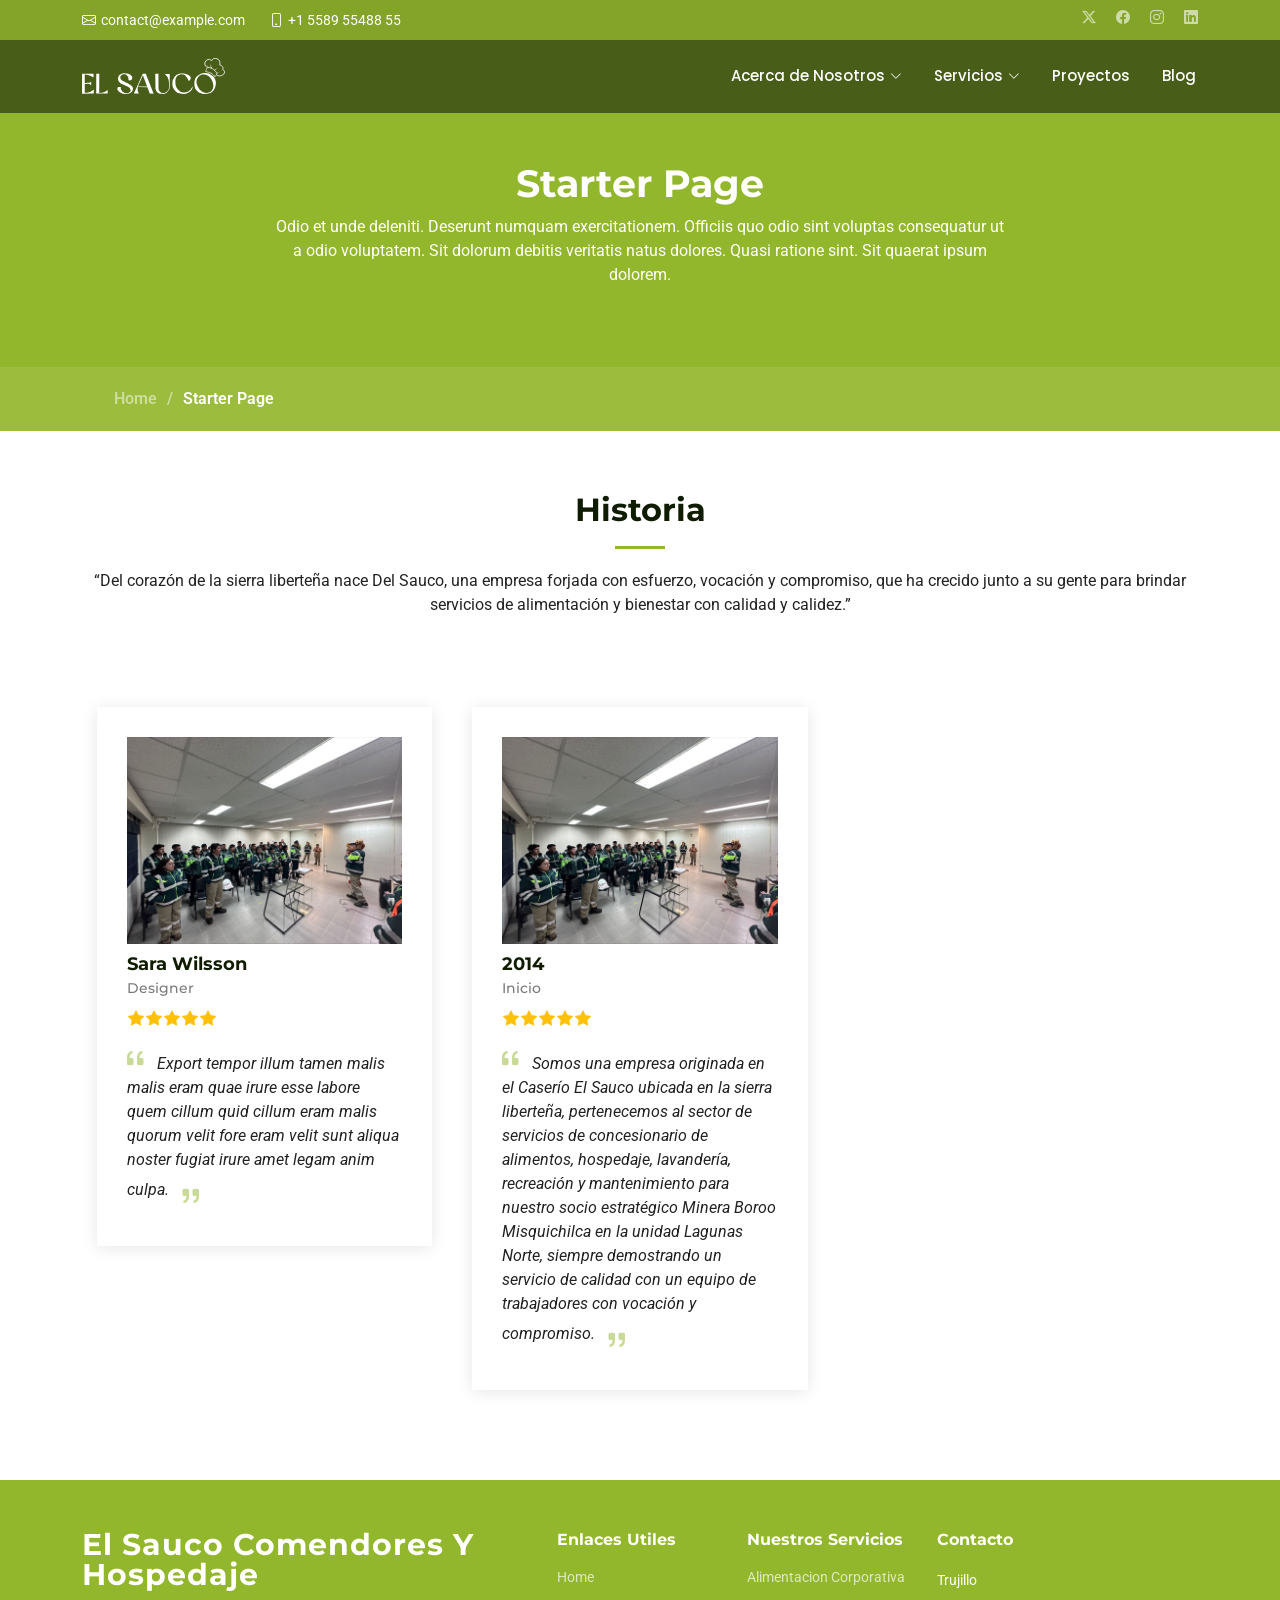
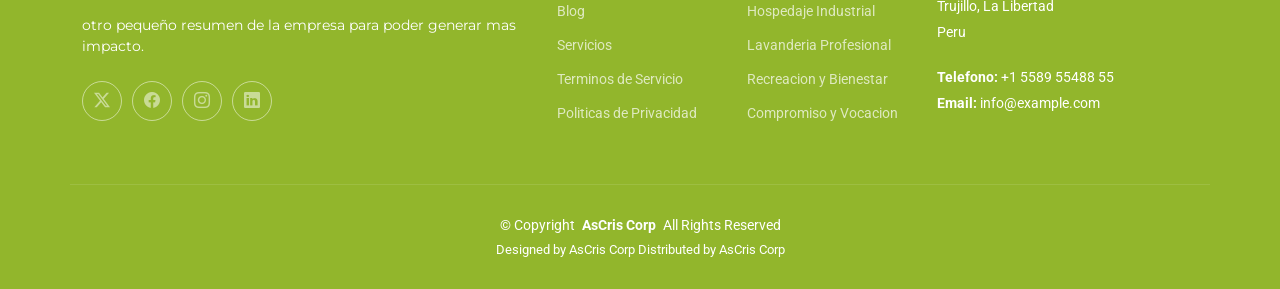
==== historia.html @ 244e214c "actualizacion de pagina corporativa del sauco" ====
<!doctype html>
<html lang="es">
  <head>
    <meta charset="utf-8" />
    <meta content="width=device-width, initial-scale=1.0" name="viewport" />
    <title>Historia | El Sauco Comedores y hospedaje</title>
    <meta name="description" content="" />
    <meta name="keywords" content="" />

    <link href="assets/img/logo sauco/icon.png" rel="icon" />
    <link href="assets/img/logo sauco/LOGO 05.25.png" rel="apple-touch-icon" />

    <link href="https://fonts.googleapis.com" rel="preconnect" />
    <link href="https://fonts.gstatic.com" rel="preconnect" crossorigin />
    <link
      href="https://fonts.googleapis.com/css2?family=Roboto:ital,wght@0,100;0,300;0,400;0,500;0,700;0,900;1,100;1,300;1,400;1,500;1,700;1,900&family=Montserrat:ital,wght@0,100;0,200;0,300;0,400;0,500;0,600;0,700;0,800;0,900;1,100;1,200;1,300;1,400;1,500;1,600;1,700;1,800;1,900&family=Poppins:ital,wght@0,100;0,200;0,300;0,400;0,500;0,600;0,700;0,800;0,900;1,100;1,200;1,300;1,400;1,500;1,600;1,700;1,800;1,900&display=swap"
      rel="stylesheet"
    />

    <link
      href="assets/vendor/bootstrap/css/bootstrap.min.css"
      rel="stylesheet"
    />
    <link
      href="assets/vendor/bootstrap-icons/bootstrap-icons.css"
      rel="stylesheet"
    />
    <link
      rel="stylesheet"
      href="https://cdn.jsdelivr.net/npm/bootstrap-icons@1.13.1/font/bootstrap-icons.min.css"
    />
    <link href="assets/vendor/aos/aos.css" rel="stylesheet" />
    <link
      href="assets/vendor/glightbox/css/glightbox.min.css"
      rel="stylesheet"
    />
    <link href="assets/vendor/swiper/swiper-bundle.min.css" rel="stylesheet" />

    <link href="assets/css/main.css" rel="stylesheet" />
  </head>

  <body class="starter-page-page">
    <!-- header -->
    <header id="header" class="header fixed-top">
      <!-- top  -->
      <div class="topbar d-flex align-items-center">
        <div
          class="container d-flex justify-content-center justify-content-md-between"
        >
          <div class="contact-info d-flex align-items-center">
            <i class="bi bi-envelope d-flex align-items-center"
              ><a href="mailto:contact@example.com">contact@example.com</a></i
            >
            <i class="bi bi-phone d-flex align-items-center ms-4"
              ><span>+1 5589 55488 55</span></i
            >
          </div>
          <div class="social-links d-none d-md-flex align-items-cente">
            <a href="#" class="twitter"><i class="bi bi-twitter-x"></i></a>
            <a href="#" class="facebook"><i class="bi bi-facebook"></i></a>
            <a href="#" class="instagram"><i class="bi bi-instagram"></i></a>
            <a href="#" class="linkedin"><i class="bi bi-linkedin"></i></a>
          </div>
        </div>
      </div>
      <!-- End Top Bar -->
      <!-- top -->

      <div class="branding d-flex align-items-center">
        <div
          class="container position-relative d-flex align-items-center justify-content-between"
        >
          <!-- logo principal de la empresa -->
          <a href="index.html" class="logo d-flex align-items-center">
            <img src="assets/img/logoSauco.svg" alt="logo sauco" />
          </a>

          <nav id="navmenu" class="navmenu">
            <ul>
              <!-- <li><a href="#hero" class="active">Inicio<br></a></li> -->
              <li class="dropdown">
                <a href=""
                  ><span>Acerca de Nosotros</span>
                  <i class="bi bi-chevron-down toggle-dropdown"></i
                ></a>
                <ul>
                  <li>
                    <a href="nosotros.html"
                      >Quienes Somos <i class="bi bi-leaf-fill"></i
                    ></a>
                  </li>
                  <li>
                    <a href="historia.html"
                      >Nuesta historia <i class="bi bi-leaf-fill"></i
                    ></a>
                  </li>
                  <li>
                    <a href="suministros.html"
                      >Cadena de Suministros <i class="bi bi-leaf-fill"></i
                    ></a>
                  </li>
                </ul>
              </li>
              <li class="dropdown">
                <a href="#"
                  ><span>Servicios</span>
                  <i class="bi bi-chevron-down toggle-dropdown"></i
                ></a>
                <ul>
                  <li>
                    <a href="">Alimentación <i class="bi bi-leaf-fill"></i></a>
                  </li>
                  <li>
                    <a href="">Hoteleria <i class="bi bi-leaf-fill"></i></a>
                  </li>
                  <li>
                    <a href=""
                      >Lavanderia industria <i class="bi bi-leaf-fill"></i
                    ></a>
                  </li>
                  <li>
                    <a href=""
                      >Recreación y Bienestar <i class="bi bi-leaf-fill"></i
                    ></a>
                  </li>
                  <li>
                    <a href="">Mantenimiento <i class="bi bi-leaf-fill"></i></a>
                  </li>
                </ul>
              </li>
              <li><a href="#contact">Proyectos</a></li>
              <li><a href="#recent-posts">Blog</a></li>
            </ul>
            <i class="mobile-nav-toggle d-xl-none bi bi-list"></i>
          </nav>
        </div>
      </div>
    </header>
    <!-- end header -->

    <main class="main">
      <!-- Page Title -->
      <div class="page-title">
        <div class="heading">
          <div class="container">
            <div class="row d-flex justify-content-center text-center">
              <div class="col-lg-8">
                <h1>Starter Page</h1>
                <p class="mb-0">
                  Odio et unde deleniti. Deserunt numquam exercitationem.
                  Officiis quo odio sint voluptas consequatur ut a odio
                  voluptatem. Sit dolorum debitis veritatis natus dolores. Quasi
                  ratione sint. Sit quaerat ipsum dolorem.
                </p>
              </div>
            </div>
          </div>
        </div>
        <nav class="breadcrumbs">
          <div class="container">
            <ol>
              <li><a href="index.html">Home</a></li>
              <li class="current">Starter Page</li>
            </ol>
          </div>
        </nav>
      </div>
      <!-- End Page Title -->
      <!-- History Section -->
      <section id="testimonials" class="testimonials section">
        <!-- Section Title -->
        <div class="container section-title" data-aos="fade-up">
          <h2>Historia</h2>
          <p>
            “Del corazón de la sierra liberteña nace Del Sauco, una empresa
            forjada con esfuerzo, vocación y compromiso, que ha crecido junto a
            su gente para brindar servicios de alimentación y bienestar con
            calidad y calidez.”
          </p>
        </div>
        <!-- End Section Title -->

        <div class="container" data-aos="fade-up" data-aos-delay="100">
          <div class="swiper init-swiper">
            <script type="application/json" class="swiper-config">
              {
                "loop": true,
                "speed": 600,
                "autoplay": {
                  "delay": 5000
                },
                "slidesPerView": "auto",
                "pagination": {
                  "el": ".swiper-pagination",
                  "type": "bullets",
                  "clickable": true
                },
                "breakpoints": {
                  "320": {
                    "slidesPerView": 1,
                    "spaceBetween": 40
                  },
                  "1200": {
                    "slidesPerView": 3,
                    "spaceBetween": 10
                  }
                }
              }
            </script>
            <div class="swiper-wrapper">
              <div class="swiper-slide">
                <div class="testimonial-item">
                  <img
                    src="assets/img/Historia/H-1.jpeg"
                    class="img-fluid"
                    alt=""
                  />
                  <h3>2014</h3>
                  <h4>Inicio</h4>
                  <div class="stars">
                    <i class="bi bi-star-fill"></i
                    ><i class="bi bi-star-fill"></i
                    ><i class="bi bi-star-fill"></i
                    ><i class="bi bi-star-fill"></i
                    ><i class="bi bi-star-fill"></i>
                  </div>
                  <p>
                    <i class="bi bi-quote quote-icon-left"></i>
                    <span
                      >Somos una empresa originada en el Caserío El Sauco
                      ubicada en la sierra liberteña, pertenecemos al sector de
                      servicios de concesionario de alimentos, hospedaje,
                      lavandería, recreación y mantenimiento para nuestro socio
                      estratégico Minera Boroo Misquichilca en la unidad Lagunas
                      Norte, siempre demostrando un servicio de calidad con un
                      equipo de trabajadores con vocación y compromiso.</span
                    >
                    <i class="bi bi-quote quote-icon-right"></i>
                  </p>
                </div>
              </div>
              <!-- End card -->
              <div class="swiper-slide">
                <div class="testimonial-item">
                  <a
                    href="assets/img/Historia/H-1.jpeg"
                    data-gallery="portfolio-gallery-app"
                    class="glightbox"
                    ><img
                      src="assets/img/Historia/H-1.jpeg"
                      class="img-fluid"
                      alt=""
                  /></a>
                  <h3>Sara Wilsson</h3>
                  <h4>Designer</h4>
                  <div class="stars">
                    <i class="bi bi-star-fill"></i
                    ><i class="bi bi-star-fill"></i
                    ><i class="bi bi-star-fill"></i
                    ><i class="bi bi-star-fill"></i
                    ><i class="bi bi-star-fill"></i>
                  </div>
                  <p>
                    <i class="bi bi-quote quote-icon-left"></i>
                    <span
                      >Export tempor illum tamen malis malis eram quae irure
                      esse labore quem cillum quid cillum eram malis quorum
                      velit fore eram velit sunt aliqua noster fugiat irure amet
                      legam anim culpa.</span
                    >
                    <i class="bi bi-quote quote-icon-right"></i>
                  </p>
                </div>
              </div>
              <!-- End card -->
            </div>
            <div class="swiper-pagination"></div>
          </div>
        </div>
      </section>
      <!-- History Section -->
    </main>

    <footer id="footer" class="footer accent-background">
      <div class="container footer-top">
        <div class="row gy-4">
          <div class="col-lg-5 col-md-12 footer-about">
            <a href="index.html" class="logo d-flex align-items-center">
              <span class="sitename">El Sauco Comendores Y Hospedaje</span>
            </a>
            <p>
              otro pequeño resumen de la empresa para poder generar mas impacto.
            </p>
            <div class="social-links d-flex mt-4">
              <!-- aqu ise ingresaran las redes sociales de la empresa -->
              <a href=""><i class="bi bi-twitter-x"></i></a>
              <a href=""><i class="bi bi-facebook"></i></a>
              <a href=""><i class="bi bi-instagram"></i></a>
              <a href=""><i class="bi bi-linkedin"></i></a>
            </div>
          </div>

          <div class="col-lg-2 col-6 footer-links">
            <h4>Enlaces Utiles</h4>
            <ul>
              <li><a href="#">Home</a></li>
              <li><a href="#">Blog</a></li>
              <li><a href="#">Servicios</a></li>
              <li><a href="#">Terminos de Servicio</a></li>
              <li><a href="#">Politicas de Privacidad</a></li>
            </ul>
          </div>

          <div class="col-lg-2 col-6 footer-links">
            <h4>Nuestros Servicios</h4>
            <ul>
              <li><a href="#">Alimentacion Corporativa</a></li>
              <li><a href="#">Hospedaje Industrial</a></li>
              <li><a href="#">Lavanderia Profesional</a></li>
              <li><a href="#">Recreacion y Bienestar </a></li>
              <li><a href="#">Compromiso y Vocacion</a></li>
            </ul>
          </div>

          <div
            class="col-lg-3 col-md-12 footer-contact text-center text-md-start"
          >
            <h4>Contacto</h4>
            <p>Trujillo</p>
            <p>Trujillo, La Libertad</p>
            <p>Peru</p>
            <p class="mt-4">
              <strong>Telefono:</strong> <span>+1 5589 55488 55</span>
            </p>
            <p><strong>Email:</strong> <span>info@example.com</span></p>
          </div>
        </div>
      </div>
      <!-- nombre de la startup desarrolladora -->
      <div class="container copyright text-center mt-4">
        <p>
          © <span>Copyright</span>
          <strong class="px-1 sitename">AsCris Corp</strong>
          <span>All Rights Reserved</span>
        </p>
        <div class="credits">
          Designed by <a href="#">AsCris Corp</a> Distributed by
          <a href="#">AsCris Corp</a>
        </div>
      </div>
    </footer>

    <!-- Scroll Top -->
    <a
      href="#"
      id="scroll-top"
      class="scroll-top d-flex align-items-center justify-content-center"
      ><i class="bi bi-arrow-up-short"></i
    ></a>

    <!-- Preloader -->
    <div id="preloader"></div>

    <!-- Vendor JS Files -->
    <script src="assets/vendor/bootstrap/js/bootstrap.bundle.min.js"></script>
    <script src="assets/vendor/php-email-form/validate.js"></script>
    <script src="assets/vendor/aos/aos.js"></script>
    <script src="assets/vendor/glightbox/js/glightbox.min.js"></script>
    <script src="assets/vendor/swiper/swiper-bundle.min.js"></script>
    <script src="assets/vendor/purecounter/purecounter_vanilla.js"></script>
    <script src="assets/vendor/imagesloaded/imagesloaded.pkgd.min.js"></script>
    <script src="assets/vendor/isotope-layout/isotope.pkgd.min.js"></script>

    <!-- Main JS File -->
    <script src="assets/js/main.js"></script>
  </body>
</html>
---- assets/css/main.css ----
/* Fonts */
:root {
  --default-font:
    "Roboto", system-ui, -apple-system, "Segoe UI", Roboto, "Helvetica Neue",
    Arial, "Noto Sans", "Liberation Sans", sans-serif, "Apple Color Emoji",
    "Segoe UI Emoji", "Segoe UI Symbol", "Noto Color Emoji";
  --heading-font: "Montserrat", sans-serif;
  --nav-font: "Poppins", sans-serif;
}

/* Global Colors - The following color variables are used throughout the website. Updating them here will change the color scheme of the entire website */
:root {
  --background-color: #ffffff;
  /* Background color for the entire website, including individual sections */
  --default-color: #222222;
  /* Default color used for the majority of the text content across the entire website */
  --heading-color: #0f1c00;
  /* Color for headings, subheadings and title throughout the website */
  --accent-color: #92b62c;
  /* Accent color that represents your brand on the website. It's used for buttons, links, and other elements that need to stand out */
  --surface-color: #ffffff;
  /* The surface color is used as a background of boxed elements within sections, such as cards, icon boxes, or other elements that require a visual separation from the global background. */
  --contrast-color: #ffffff;
  /* Contrast color for text, ensuring readability against backgrounds of accent, heading, or default colors. */
}

/* Nav Menu Colors - The following color variables are used specifically for the navigation menu. They are separate from the global colors to allow for more customization options */
:root {
  --nav-color: #ffffff;
  /* The default color of the main navmenu links */
  --nav-hover-color: #92b62c;
  /* Applied to main navmenu links when they are hovered over or active */
  --nav-mobile-background-color: #ffffff;
  /* Used as the background color for mobile navigation menu */
  --nav-dropdown-background-color: #ffffff;
  /* Used as the background color for dropdown items that appear when hovering over primary navigation items */
  --nav-dropdown-color: #0f1c00;
  /* Used for navigation links of the dropdown items in the navigation menu. */
  --nav-dropdown-hover-color: #92b62c;
  /* Similar to --nav-hover-color, this color is applied to dropdown navigation links when they are hovered over. */
}

/* Color Presets - These classes override global colors when applied to any section or element, providing reuse of the sam color scheme. */

.light-background {
  --background-color: #e3f4a2;
  --surface-color: #ffffff;
}

.dark-background {
  --background-color: #0f1c00;
  --default-color: #ffffff;
  --heading-color: #ffffff;
  --surface-color: #b6dc3f;
  --contrast-color: #ffffff;
}

.accent-background {
  --background-color: #92b62c;
  --default-color: #ffffff;
  --heading-color: #ffffff;
  --accent-color: #ffffff;
  --surface-color: #b6dc3f;
  --contrast-color: #ffffff;
}

.backgorund-sauco {
  background-image: url("../img/background-sauco.jpg");
  background-size: cover;
  background-position: center;
  background-repeat: no-repeat;
  background-attachment: fixed;
}

/* Smooth scroll */
:root {
  scroll-behavior: smooth;
}

/*--------------------------------------------------------------
# General Styling & Shared Classes
--------------------------------------------------------------*/
body {
  color: var(--default-color);
  background-color: var(--background-color);
  font-family: var(--default-font);
}

a {
  color: var(--accent-color);
  text-decoration: none;
  transition: 0.3s;
}

a:hover {
  color: color-mix(in srgb, var(--accent-color), transparent 25%);
  text-decoration: none;
}

h1,
h2,
h3,
h4,
h5,
h6 {
  color: var(--heading-color);
  font-family: var(--heading-font);
}

/* Pulsating Play Button
------------------------------*/
.pulsating-play-btn {
  width: 94px;
  height: 94px;
  background: radial-gradient(
    var(--accent-color) 50%,
    color-mix(in srgb, var(--accent-color), transparent 75%) 52%
  );
  border-radius: 50%;
  display: block;
  position: relative;
  overflow: hidden;
}

.pulsating-play-btn:before {
  content: "";
  position: absolute;
  width: 120px;
  height: 120px;
  animation-delay: 0s;
  animation: pulsate-play-btn 2s;
  animation-direction: forwards;
  animation-iteration-count: infinite;
  animation-timing-function: steps;
  opacity: 1;
  border-radius: 50%;
  border: 5px solid color-mix(in srgb, var(--accent-color), transparent 30%);
  top: -15%;
  left: -15%;
  background: rgba(198, 16, 0, 0);
}

.pulsating-play-btn:after {
  content: "";
  position: absolute;
  left: 50%;
  top: 50%;
  transform: translateX(-40%) translateY(-50%);
  width: 0;
  height: 0;
  border-top: 10px solid transparent;
  border-bottom: 10px solid transparent;
  border-left: 15px solid #fff;
  z-index: 100;
  transition: all 400ms cubic-bezier(0.55, 0.055, 0.675, 0.19);
}

.pulsating-play-btn:hover:before {
  content: "";
  position: absolute;
  left: 50%;
  top: 50%;
  transform: translateX(-40%) translateY(-50%);
  width: 0;
  height: 0;
  border: none;
  border-top: 10px solid transparent;
  border-bottom: 10px solid transparent;
  border-left: 15px solid #fff;
  z-index: 200;
  animation: none;
  border-radius: 0;
}

.pulsating-play-btn:hover:after {
  border-left: 15px solid var(--accent-color);
  transform: scale(20);
}

@keyframes pulsate-play-btn {
  0% {
    transform: scale(0.6, 0.6);
    opacity: 1;
  }

  100% {
    transform: scale(1, 1);
    opacity: 0;
  }
}

/* PHP Email Form Messages
------------------------------*/
.php-email-form .error-message {
  display: none;
  background: #df1529;
  color: #ffffff;
  text-align: left;
  padding: 15px;
  margin-bottom: 24px;
  font-weight: 600;
}

.php-email-form .sent-message {
  display: none;
  color: #ffffff;
  background: #059652;
  text-align: center;
  padding: 15px;
  margin-bottom: 24px;
  font-weight: 600;
}

.php-email-form .loading {
  display: none;
  background: var(--surface-color);
  text-align: center;
  padding: 15px;
  margin-bottom: 24px;
}

.php-email-form .loading:before {
  content: "";
  display: inline-block;
  border-radius: 50%;
  width: 24px;
  height: 24px;
  margin: 0 10px -6px 0;
  border: 3px solid var(--accent-color);
  border-top-color: var(--surface-color);
  animation: php-email-form-loading 1s linear infinite;
}

@keyframes php-email-form-loading {
  0% {
    transform: rotate(0deg);
  }

  100% {
    transform: rotate(360deg);
  }
}

/*--------------------------------------------------------------
# Global Header
--------------------------------------------------------------*/
.header {
  --background-color: #485d17;
  --heading-color: #ffffff;
  color: var(--default-color);
  transition: all 0.5s;
  z-index: 997;
  background-color: var(--background-color);
}

.header .topbar {
  background-color: color-mix(in srgb, var(--accent-color) 90%, black 10%);
  height: 40px;
  padding: 0;
  font-size: 14px;
  transition: all 0.5s;
}

.header .topbar .contact-info i {
  font-style: normal;
  color: var(--contrast-color);
}

.header .topbar .contact-info i a,
.header .topbar .contact-info i span {
  padding-left: 5px;
  color: var(--contrast-color);
}

@media (max-width: 575px) {
  .header .topbar .contact-info i a,
  .header .topbar .contact-info i span {
    font-size: 13px;
  }
}

.header .topbar .contact-info i a {
  line-height: 0;
  transition: 0.3s;
}

.header .topbar .contact-info i a:hover {
  color: var(--contrast-color);
  text-decoration: underline;
}

.header .topbar .social-links a {
  color: color-mix(in srgb, var(--contrast-color), transparent 40%);
  line-height: 0;
  transition: 0.3s;
  margin-left: 20px;
}

.header .topbar .social-links a:hover {
  color: var(--contrast-color);
}

.header .branding {
  min-height: 60px;
  padding: 10px 0;
}

.header .logo {
  line-height: 1;
}

.header .logo img {
  max-height: 36px;
  margin-right: 8px;
}

.header .logo h1 {
  font-size: 30px;
  margin: 0;
  font-weight: 700;
  color: var(--heading-color);
}

.header .logo span {
  font-size: 32px;
  margin-left: 2px;
  color: var(--nav-hover-color);
}

.scrolled .header {
  box-shadow: 0px 0 18px rgba(0, 0, 0, 0.1);
}

/*--------------------------------------------------------------
# Navigation Menu
--------------------------------------------------------------*/
/* Desktop Navigation */
@media (min-width: 1200px) {
  .navmenu {
    padding: 0;
  }

  .navmenu ul {
    margin: 0;
    padding: 0;
    display: flex;
    list-style: none;
    align-items: center;
  }

  .navmenu li {
    position: relative;
  }

  .navmenu > ul > li {
    white-space: nowrap;
    padding: 15px 14px;
  }

  .navmenu > ul > li:last-child {
    padding-right: 0;
  }

  .navmenu a,
  .navmenu a:focus {
    color: var(--nav-color);
    font-size: 15px;
    padding: 0 2px;
    font-family: var(--nav-font);
    font-weight: 500;
    display: flex;
    align-items: center;
    justify-content: space-between;
    white-space: nowrap;
    transition: 0.3s;
    position: relative;
  }

  .navmenu a i,
  .navmenu a:focus i {
    font-size: 12px;
    line-height: 0;
    margin-left: 5px;
    transition: 0.3s;
  }

  .navmenu > ul > li > a:before {
    content: "";
    position: absolute;
    height: 2px;
    bottom: -6px;
    left: 0;
    background-color: var(--nav-hover-color);
    visibility: hidden;
    width: 0px;
    transition: all 0.3s ease-in-out 0s;
  }

  .navmenu a:hover:before,
  .navmenu li:hover > a:before,
  .navmenu .active:before {
    visibility: visible;
    width: 100%;
  }

  .navmenu li:hover > a,
  .navmenu .active,
  .navmenu .active:focus {
    color: var(--nav-color);
  }

  .navmenu .dropdown ul {
    margin: 0;
    padding: 10px 0;
    background: var(--nav-dropdown-background-color);
    display: block;
    position: absolute;
    visibility: hidden;
    left: 14px;
    top: 130%;
    opacity: 0;
    transition: 0.3s;
    border-radius: 4px;
    z-index: 99;
    box-shadow: 0px 0px 30px rgba(0, 0, 0, 0.1);
  }

  .navmenu .dropdown ul li {
    min-width: 200px;
  }

  .navmenu .dropdown ul a {
    padding: 10px 20px;
    font-size: 15px;
    text-transform: none;
    color: var(--nav-dropdown-color);
  }

  .navmenu .dropdown ul a i {
    font-size: 12px;
  }

  .navmenu .dropdown ul a:hover,
  .navmenu .dropdown ul .active:hover,
  .navmenu .dropdown ul li:hover > a {
    color: var(--nav-dropdown-hover-color);
  }

  .navmenu .dropdown:hover > ul {
    opacity: 1;
    top: 100%;
    visibility: visible;
  }

  .navmenu .dropdown .dropdown ul {
    top: 0;
    left: -90%;
    visibility: hidden;
  }

  .navmenu .dropdown .dropdown:hover > ul {
    opacity: 1;
    top: 0;
    left: -100%;
    visibility: visible;
  }
}

/* Mobile Navigation */
@media (max-width: 1199px) {
  .mobile-nav-toggle {
    color: var(--nav-color);
    font-size: 28px;
    line-height: 0;
    margin-right: 10px;
    cursor: pointer;
    transition: color 0.3s;
  }

  .navmenu {
    padding: 0;
    z-index: 9997;
  }

  .navmenu ul {
    display: none;
    list-style: none;
    position: absolute;
    inset: 60px 20px 20px 20px;
    padding: 10px 0;
    margin: 0;
    border-radius: 6px;
    background-color: var(--nav-mobile-background-color);
    border: 1px solid color-mix(in srgb, var(--default-color), transparent 90%);
    box-shadow: none;
    overflow-y: auto;
    transition: 0.3s;
    z-index: 9998;
  }

  .navmenu a,
  .navmenu a:focus {
    color: var(--nav-dropdown-color);
    padding: 10px 20px;
    font-family: var(--nav-font);
    font-size: 17px;
    font-weight: 500;
    display: flex;
    align-items: center;
    justify-content: space-between;
    white-space: nowrap;
    transition: 0.3s;
  }

  .navmenu a i,
  .navmenu a:focus i {
    font-size: 12px;
    line-height: 0;
    margin-left: 5px;
    width: 30px;
    height: 30px;
    display: flex;
    align-items: center;
    justify-content: center;
    border-radius: 50%;
    transition: 0.3s;
    background-color: color-mix(in srgb, var(--accent-color), transparent 90%);
  }

  .navmenu a i:hover,
  .navmenu a:focus i:hover {
    background-color: var(--accent-color);
    color: var(--contrast-color);
  }

  .navmenu a:hover,
  .navmenu .active,
  .navmenu .active:focus {
    color: var(--nav-dropdown-hover-color);
  }

  .navmenu .active i,
  .navmenu .active:focus i {
    background-color: var(--accent-color);
    color: var(--contrast-color);
    transform: rotate(180deg);
  }

  .navmenu .dropdown ul {
    position: static;
    display: none;
    z-index: 99;
    padding: 10px 0;
    margin: 10px 20px;
    background-color: var(--nav-dropdown-background-color);
    transition: all 0.5s ease-in-out;
  }

  .navmenu .dropdown ul ul {
    background-color: rgba(33, 37, 41, 0.1);
  }

  .navmenu .dropdown > .dropdown-active {
    display: block;
    background-color: rgba(33, 37, 41, 0.03);
  }

  .mobile-nav-active {
    overflow: hidden;
  }

  .mobile-nav-active .mobile-nav-toggle {
    color: #fff;
    position: absolute;
    font-size: 32px;
    top: 15px;
    right: 15px;
    margin-right: 0;
    z-index: 9999;
  }

  .mobile-nav-active .navmenu {
    position: fixed;
    overflow: hidden;
    inset: 0;
    background: rgba(33, 37, 41, 0.8);
    transition: 0.3s;
  }

  .mobile-nav-active .navmenu > ul {
    display: block;
  }
}

/*--------------------------------------------------------------
# Global Footer
--------------------------------------------------------------*/
.footer {
  color: var(--default-color);
  background-color: var(--background-color);
  font-size: 14px;
  position: relative;
}

.footer .footer-top {
  padding-top: 50px;
}

.footer .footer-about .logo {
  line-height: 1;
  margin-bottom: 25px;
}

.footer .footer-about .logo img {
  max-height: 40px;
  margin-right: 6px;
}

.footer .footer-about .logo span {
  color: var(--heading-color);
  font-size: 30px;
  font-weight: 700;
  letter-spacing: 1px;
  font-family: var(--heading-font);
}

.footer .footer-about p {
  font-size: 14px;
  font-family: var(--heading-font);
}

.footer .social-links a {
  display: flex;
  align-items: center;
  justify-content: center;
  width: 40px;
  height: 40px;
  border-radius: 50%;
  border: 1px solid color-mix(in srgb, var(--default-color), transparent 50%);
  font-size: 16px;
  color: color-mix(in srgb, var(--default-color), transparent 50%);
  margin-right: 10px;
  transition: 0.3s;
}

.footer .social-links a:hover {
  color: var(--default-color);
  border-color: var(--default-color);
}

.footer h4 {
  font-size: 16px;
  font-weight: bold;
  position: relative;
  padding-bottom: 12px;
}

.footer .footer-links {
  margin-bottom: 30px;
}

.footer .footer-links ul {
  list-style: none;
  padding: 0;
  margin: 0;
}

.footer .footer-links ul i {
  padding-right: 2px;
  font-size: 12px;
  line-height: 0;
}

.footer .footer-links ul li {
  padding: 10px 0;
  display: flex;
  align-items: center;
}

.footer .footer-links ul li:first-child {
  padding-top: 0;
}

.footer .footer-links ul a {
  color: color-mix(in srgb, var(--default-color), transparent 30%);
  display: inline-block;
  line-height: 1;
}

.footer .footer-links ul a:hover {
  color: var(--default-color);
}

.footer .footer-contact p {
  margin-bottom: 5px;
}

.footer .copyright {
  padding-top: 30px;
  padding-bottom: 30px;
  border-top: 1px solid
    color-mix(in srgb, var(--default-color), transparent 90%);
}

.footer .copyright p {
  margin-bottom: 0;
}

.footer .credits {
  margin-top: 4px;
  font-size: 13px;
}

/*--------------------------------------------------------------
# Preloader
--------------------------------------------------------------*/
#preloader {
  position: fixed;
  inset: 0;
  z-index: 999999;
  overflow: hidden;
  background: var(--background-color);
  transition: all 0.6s ease-out;
}

#preloader:before {
  content: "";
  position: fixed;
  top: calc(50% - 30px);
  left: calc(50% - 30px);
  border: 6px solid #ffffff;
  border-color: var(--accent-color) transparent var(--accent-color) transparent;
  border-radius: 50%;
  width: 60px;
  height: 60px;
  animation: animate-preloader 1.5s linear infinite;
}

@keyframes animate-preloader {
  0% {
    transform: rotate(0deg);
  }

  100% {
    transform: rotate(360deg);
  }
}

/*--------------------------------------------------------------
# Scroll Top Button
--------------------------------------------------------------*/
.scroll-top {
  position: fixed;
  visibility: hidden;
  opacity: 0;
  right: 15px;
  bottom: -15px;
  z-index: 99999;
  background-color: var(--accent-color);
  width: 44px;
  height: 44px;
  border-radius: 50px;
  transition: all 0.4s;
}

.scroll-top i {
  font-size: 24px;
  color: var(--contrast-color);
  line-height: 0;
}

.scroll-top:hover {
  background-color: color-mix(in srgb, var(--accent-color), transparent 20%);
  color: var(--contrast-color);
}

.scroll-top.active {
  visibility: visible;
  opacity: 1;
  bottom: 15px;
}

/*--------------------------------------------------------------
# Disable aos animation delay on mobile devices
--------------------------------------------------------------*/
@media screen and (max-width: 768px) {
  [data-aos-delay] {
    transition-delay: 0 !important;
  }
}

/*--------------------------------------------------------------
# Global Page Titles & Breadcrumbs
--------------------------------------------------------------*/
.page-title {
  --background-color: var(--accent-color);
  --default-color: #fff;
  --heading-color: #fff;
  color: var(--default-color);
  background-color: var(--background-color);
  position: relative;
}

.page-title .heading {
  padding: 160px 0 80px 0;
  border-top: 1px solid
    color-mix(in srgb, var(--default-color), transparent 90%);
}

.page-title .heading h1 {
  font-size: 38px;
  font-weight: 700;
}

.page-title nav {
  background-color: color-mix(in srgb, var(--default-color), transparent 92%);
  padding: 20px 0;
}

.page-title nav ol {
  display: flex;
  flex-wrap: wrap;
  list-style: none;
  margin: 0;
  font-size: 16px;
  font-weight: 600;
}

.page-title nav ol a {
  color: color-mix(in srgb, var(--default-color), transparent 50%);
}

.page-title nav ol a:hover {
  color: var(--default-color);
}

.page-title nav ol li + li {
  padding-left: 10px;
}

.page-title nav ol li + li::before {
  content: "/";
  display: inline-block;
  padding-right: 10px;
  color: color-mix(in srgb, var(--default-color), transparent 50%);
}

/*--------------------------------------------------------------
# Global Sections
--------------------------------------------------------------*/

section,
.section {
  color: var(--default-color);
  /* background-image: url("../img/backgroud.jpg"); */
  background-color: var(--background-color);
  padding: 60px 0;
  scroll-margin-top: 112px;
  overflow: clip;
}

@media (max-width: 1199px) {
  section,
  .section {
    scroll-margin-top: 100px;
  }
}

/*--------------------------------------------------------------
# Global Section Titles
--------------------------------------------------------------*/
.section-title {
  text-align: center;
  padding-bottom: 60px;
  position: relative;
}

.section-title h2 {
  font-size: 32px;
  font-weight: 700;
  margin-bottom: 20px;
  padding-bottom: 20px;
  position: relative;
}

.section-title h2:after {
  content: "";
  position: absolute;
  display: block;
  width: 50px;
  height: 3px;
  background: var(--accent-color);
  left: 0;
  right: 0;
  bottom: 0;
  margin: auto;
}

.section-title p {
  margin-bottom: 0;
}

/*--------------------------------------------------------------
# Hero Section
--------------------------------------------------------------*/
.hero {
  height: 100vh;
  background:
    linear-gradient(rgba(0, 0, 0, 0.5), rgba(0, 0, 0, 0.5)),
    url("../img/backgroud.png");
  background-size: cover;
  background-position: center;
  display: flex;
  flex-direction: column;
  justify-content: center;
  align-items: center;
  color: #f2f9f9;
  padding: 2rem;
}

.hero .container {
  position: relative;
  z-index: 3;
}

.hero h2 {
  font-size: 48px;
  font-weight: 700;
  margin-bottom: 20px;
}

.hero h2 .accent {
  color: var(--conrast-color);
}

.hero p {
  color: color-mix(in srgb, var(--default-color), transparent 0%);
  font-weight: 400;
  margin-bottom: 30px;
}

.hero .btn-get-started {
  color: var(--contrast-color);
  background: var(--accent-color);
  font-family: var(--heading-font);
  font-weight: 500;
  font-size: 14px;
  letter-spacing: 1px;
  display: inline-block;
  padding: 14px 40px;
  border-radius: 50px;
  transition: 0.3s;
  border: 2px solid color-mix(in srgb, var(--default-color), transparent 90%);
  background-color: color-mix(in srgb, var(--default-color), transparent 90%);
}

.hero .btn-get-started:hover {
  border-color: color-mix(in srgb, var(--default-color), transparent 60%);
}

.hero .btn-watch-video {
  font-size: 16px;
  transition: 0.5s;
  margin-left: 25px;
  font-weight: 600;
  color: var(--default-color);
}

.hero .btn-watch-video i {
  color: color-mix(in srgb, var(--default-color), transparent 50%);
  font-size: 32px;
  transition: 0.3s;
  line-height: 0;
  margin-right: 8px;
}

.hero .btn-watch-video:hover i {
  color: var(--default-color);
}

@media (max-width: 640px) {
  .hero h2 {
    font-size: 36px;
  }

  .hero .btn-get-started,
  .hero .btn-watch-video {
    font-size: 14px;
  }
}

.hero .icon-boxes {
  z-index: 4;
}

@media (min-width: 1200px) {
  .hero .icon-boxes:before {
    content: "";
    position: absolute;
    bottom: 0;
    left: 0;
    right: 0;
    height: calc(50% + 20px);
    background-color: var(--default-color);
    border-top: 1px solid
      color-mix(in srgb, var(--default-color), transparent 90%);
  }
}

.hero .icon-box {
  padding: 60px 30px;
  position: relative;
  overflow: hidden;
  background: var(--background-color);
  box-shadow: 0 0 29px 0 rgba(0, 0, 0, 0.1);
  transition: all 0.3s ease-in-out;
  border-radius: 8px;
  z-index: 1;
  height: 100%;
  width: 100%;
  text-align: center;
}

.hero .icon-box .title {
  font-weight: 700;
  margin-bottom: 15px;
  font-size: 24px;
}

.hero .icon-box .title a {
  color: color-mix(in srgb, var(--default-color), transparent 20%);
  transition: 0.3s;
}

.hero .icon-box .icon {
  margin-bottom: 20px;
  padding-top: 10px;
  display: inline-block;
  transition: all 0.3s ease-in-out;
  font-size: 48px;
  line-height: 1;
  color: color-mix(in srgb, var(--default-color), transparent 20%);
}

.hero .icon-box:hover {
  background-color: color-mix(in srgb, var(--background-color), white 10%);
}

.hero .icon-box:hover .title a,
.hero .icon-box:hover .icon {
  color: var(--contrast-color);
}

/*--------------------------------------------------------------
# About Section
--------------------------------------------------------------*/
.about h3 {
  font-weight: 700;
  font-size: 28px;
  margin-bottom: 20px;
}

.about .fst-italic {
  color: color-mix(in srgb, var(--default-color), var(--contrast-color) 50%);
}

.about .content ul {
  list-style: none;
  padding: 0;
}

.about .content ul li {
  padding: 0 0 10px 30px;
  position: relative;
}

.about .content ul i {
  position: absolute;
  font-size: 20px;
  left: 0;
  top: -3px;
  color: var(--accent-color);
}

.about .content p:last-child {
  margin-bottom: 0;
}

.about .pulsating-play-btn {
  position: absolute;
  left: calc(50% - 47px);
  top: calc(50% - 47px);
}

/*--------------------------------------------------------------
# Clients Section
--------------------------------------------------------------*/
.clients .swiper {
  padding: 10px 0;
}

.clients .swiper-wrapper {
  height: auto;
}

.clients .swiper-slide img {
  transition: 0.3s;
}

.clients .swiper-slide img:hover {
  transform: scale(1.1);
}

/*--------------------------------------------------------------
# Stats Section
--------------------------------------------------------------*/
.stats .stats-item {
  padding: 10px;
}

.stats .stats-item i {
  font-size: 44px;
  color: var(--accent-color);
  line-height: 0;
  margin-right: 15px;
}

.stats .stats-item .purecounter {
  color: var(--heading-color);
  font-size: 40px;
  display: block;
  font-weight: 700;
  line-height: 40px;
}

.stats .stats-item p {
  color: color-mix(in srgb, var(--default-color), transparent 40%);
  padding: 15px 0 0 0;
  margin: 0;
  font-family: var(--heading-font);
  font-size: 14px;
}

/*--------------------------------------------------------------
# Call To Action Section
--------------------------------------------------------------*/
.call-to-action {
  background-color: transparent;
}

.call-to-action .container {
  padding-top: 80px;
  padding-bottom: 80px;
  border-radius: 15px;
  overflow: hidden;
  position: relative;
  clip-path: inset(0 round 15px);
}

.call-to-action .container img {
  position: fixed;
  top: 0;
  left: 0;
  display: block;
  width: 100%;
  height: 100%;
  object-fit: cover;
  z-index: 1;
  border-radius: 15px;
  overflow: hidden;
}

.call-to-action .container:before {
  content: "";
  background: rgba(0, 0, 0, 0.5);
  position: absolute;
  inset: 0;
  z-index: 2;
}

.call-to-action .container .content {
  position: relative;
  z-index: 3;
}

.call-to-action h3 {
  color: var(--default-color);
  font-size: 28px;
  font-weight: 700;
  margin-bottom: 20px;
}

.call-to-action p {
  color: var(--default-color);
  margin-bottom: 20px;
}

.call-to-action .play-btn {
  width: 94px;
  height: 94px;
  margin-bottom: 20px;
  background: radial-gradient(
    var(--accent-color) 50%,
    color-mix(in srgb, var(--accent-color), transparent 60%) 52%
  );
  border-radius: 50%;
  display: inline-block;
  position: relative;
  overflow: hidden;
}

.call-to-action .play-btn:before {
  content: "";
  position: absolute;
  width: 120px;
  height: 120px;
  animation-delay: 0s;
  animation: pulsate-btn 2s;
  animation-direction: forwards;
  animation-iteration-count: infinite;
  animation-timing-function: steps;
  opacity: 1;
  border-radius: 50%;
  border: 5px solid color-mix(in srgb, var(--accent-color), transparent 20%);
  top: -15%;
  left: -15%;
  background: rgba(198, 16, 0, 0);
}

.call-to-action .play-btn:after {
  content: "";
  position: absolute;
  left: 50%;
  top: 50%;
  transform: translateX(-40%) translateY(-50%);
  width: 0;
  height: 0;
  border-top: 10px solid transparent;
  border-bottom: 10px solid transparent;
  border-left: 15px solid var(--default-color);
  z-index: 100;
  transition: all 400ms cubic-bezier(0.55, 0.055, 0.675, 0.19);
}

.call-to-action .play-btn:hover:before {
  content: "";
  position: absolute;
  left: 50%;
  top: 50%;
  transform: translateX(-40%) translateY(-50%);
  width: 0;
  height: 0;
  border: none;
  border-top: 10px solid transparent;
  border-bottom: 10px solid transparent;
  border-left: 15px solid var(--default-color);
  z-index: 200;
  animation: none;
  border-radius: 0;
}

.call-to-action .play-btn:hover:after {
  border-left: 15px solid var(--accent-color);
  transform: scale(20);
}

.call-to-action .cta-btn {
  font-family: var(--heading-font);
  font-weight: 500;
  font-size: 16px;
  letter-spacing: 1px;
  display: inline-block;
  padding: 12px 40px;
  border-radius: 5px;
  transition: 0.5s;
  margin: 10px;
  border: 2px solid var(--contrast-color);
  color: var(--contrast-color);
}

.call-to-action .cta-btn:hover {
  background: var(--accent-color);
  border: 2px solid var(--accent-color);
}

@keyframes pulsate-btn {
  0% {
    transform: scale(0.6, 0.6);
    opacity: 1;
  }

  100% {
    transform: scale(1, 1);
    opacity: 0;
  }
}

/*--------------------------------------------------------------
# Services Section
--------------------------------------------------------------*/
.services .service-item {
  background-color: var(--surface-color);
  padding: 40px;
  box-shadow: 0px 0 30px rgba(0, 0, 0, 0.1);
  height: 100%;
}

.services .service-item .icon {
  width: 48px;
  height: 48px;
  position: relative;
  margin-bottom: 50px;
}

.services .service-item .icon i {
  color: color-mix(in srgb, var(--heading-color), transparent 30%);
  font-size: 56px;
  transition: ease-in-out 0.3s;
  z-index: 2;
  position: relative;
}

.services .service-item .icon:before {
  position: absolute;
  content: "";
  height: 100%;
  width: 100%;
  background: color-mix(in srgb, var(--heading-color), transparent 95%);
  border-radius: 50px;
  z-index: 1;
  top: 10px;
  right: -20px;
  transition: 0.3s;
}

.services .service-item h3 {
  color: color-mix(in srgb, var(--heading-color), transparent 20%);
  font-weight: 700;
  margin: 0 0 20px 0;
  padding-bottom: 8px;
  font-size: 22px;
  position: relative;
  display: inline-block;
  border-bottom: 4px solid
    color-mix(in srgb, var(--heading-color), transparent 90%);
  transition: 0.3s;
}

.services .service-item p {
  line-height: 24px;
  font-size: 14px;
  margin-bottom: 0;
}

.services .service-item .readmore {
  margin-top: 15px;
  display: inline-block;
  color: color-mix(in srgb, var(--default-color), transparent 30%);
}

.services .service-item:hover .icon i {
  color: var(--heading-color);
}

.services .service-item:hover .icon:before {
  background: color-mix(in srgb, var(--accent-color), transparent 50%);
}

.services .service-item:hover h3 {
  border-color: color-mix(in srgb, var(--accent-color), transparent 10%);
  color: var(--heading-color);
}

.services .service-item:hover .readmore {
  color: var(--accent-color);
}

/*--------------------------------------------------------------
# Testimonials Section
--------------------------------------------------------------*/
.testimonials .testimonial-item {
  background-color: var(--surface-color);
  box-shadow: 0px 2px 15px rgba(0, 0, 0, 0.1);
  box-sizing: content-box;
  padding: 30px;
  margin: 30px 15px;
  position: relative;
  height: 100%;
}

.testimonials .testimonial-item .testimonial-img {
  width: 90px;
  border-radius: 50px;
  margin-right: 15px;
}

.testimonials .testimonial-item h3 {
  font-size: 18px;
  font-weight: bold;
  margin: 10px 0 5px 0;
}

.testimonials .testimonial-item h4 {
  font-size: 14px;
  color: color-mix(in srgb, var(--default-color), transparent 40%);
  margin: 0;
}

.testimonials .testimonial-item .stars {
  margin: 10px 0;
}

.testimonials .testimonial-item .stars i {
  color: #ffc107;
  margin: 0 1px;
}

.testimonials .testimonial-item .quote-icon-left,
.testimonials .testimonial-item .quote-icon-right {
  color: color-mix(in srgb, var(--accent-color), transparent 50%);
  font-size: 26px;
  line-height: 0;
}

.testimonials .testimonial-item .quote-icon-left {
  display: inline-block;
  left: -5px;
  position: relative;
}

.testimonials .testimonial-item .quote-icon-right {
  display: inline-block;
  right: -5px;
  position: relative;
  top: 10px;
  transform: scale(-1, -1);
}

.testimonials .testimonial-item p {
  font-style: italic;
  margin: 15px auto 15px auto;
}

.testimonials .swiper-wrapper {
  height: auto;
}

.testimonials .swiper-pagination {
  margin-top: 20px;
  position: relative;
}

.testimonials .swiper-pagination .swiper-pagination-bullet {
  width: 12px;
  height: 12px;
  background-color: color-mix(in srgb, var(--default-color), transparent 85%);
  opacity: 1;
}

.testimonials .swiper-pagination .swiper-pagination-bullet-active {
  background-color: var(--accent-color);
}

@media (max-width: 767px) {
  .testimonials .testimonial-wrap {
    padding-left: 0;
  }

  .testimonials .testimonial-item {
    padding: 30px;
    margin: 15px;
  }

  .testimonials .testimonial-item .testimonial-img {
    position: static;
    left: auto;
  }
}

/*--------------------------------------------------------------
# Portfolio Section
--------------------------------------------------------------*/
.portfolio .portfolio-filters {
  padding: 0 0 20px 0;
  margin: 0 auto;
  list-style: none;
  text-align: center;
}

.portfolio .portfolio-filters li {
  cursor: pointer;
  display: inline-block;
  padding: 0;
  font-size: 18px;
  font-weight: 500;
  margin: 0 10px;
  line-height: 1;
  transition: all 0.3s ease-in-out;
}

.portfolio .portfolio-filters li:hover,
.portfolio .portfolio-filters li.filter-active {
  color: var(--accent-color);
}

.portfolio .portfolio-filters li:first-child {
  margin-left: 0;
}

.portfolio .portfolio-filters li:last-child {
  margin-right: 0;
}

@media (max-width: 575px) {
  .portfolio .portfolio-filters li {
    font-size: 14px;
    margin: 0 5px;
  }
}

.portfolio .portfolio-content {
  background-color: var(--surface-color);
  box-shadow: 0px 10px 30px rgba(0, 0, 0, 0.1);
  height: 100%;
  overflow: hidden;
}

.portfolio .portfolio-content img {
  transition: 0.3s;
  position: relative;
  z-index: 1;
}

.portfolio .portfolio-content .portfolio-info {
  background-color: var(--background-color);
  border-top: 1px solid
    color-mix(in srgb, var(--default-color), transparent 90%);
  padding: 25px 20px;
  position: relative;
  z-index: 2;
}

.portfolio .portfolio-content .portfolio-info h4 {
  font-size: 18px;
  font-weight: 600;
  padding-right: 50px;
}

.portfolio .portfolio-content .portfolio-info h4 a {
  color: var(--heading-color);
  transition: 0.3s;
}

.portfolio .portfolio-content .portfolio-info h4 a:hover {
  color: var(--accent-color);
}

.portfolio .portfolio-content .portfolio-info p {
  color: color-mix(in srgb, var(--default-color), transparent 30%);
  font-size: 14px;
  margin-bottom: 0;
  padding-right: 50px;
}

.portfolio .portfolio-content:hover img {
  transform: scale(1.1);
}

/*--------------------------------------------------------------
# Team Section
--------------------------------------------------------------*/
.team .member {
  background-color: var(--surface-color);
  box-shadow: 0px 2px 25px rgba(0, 0, 0, 0.1);
  text-align: center;
  border-radius: 15px;
  padding: 15px;
  overflow: hidden;
}

.team .member img {
  border-radius: 15px;
  overflow: hidden;
}

.team .member .member-content {
  padding: 0 20px 30px 20px;
}

.team .member h4 {
  font-weight: 700;
  margin-top: 16px;
  margin-bottom: 2px;
  font-size: 20px;
}

.team .member span {
  font-style: italic;
  display: block;
  font-size: 14px;
  color: color-mix(in srgb, var(--default-color), transparent 40%);
}

.team .member .social {
  margin-top: 15px;
  margin-bottom: 10px;
  display: flex;
  align-items: center;
  justify-content: space-around;
}

.team .member .social a {
  color: color-mix(in srgb, var(--default-color), transparent 60%);
  transition: 0.3s;
  border-radius: 50%;
  width: 40px;
  height: 40px;
  display: flex;
  align-items: center;
  justify-content: center;
  border: 1px solid color-mix(in srgb, var(--default-color), transparent 60%);
}

.team .member .social a:hover {
  color: var(--accent-color);
  border-color: var(--accent-color);
}

.team .member .social i {
  font-size: 18px;
  margin: 0 2px;
}

/*--------------------------------------------------------------
# Pricing Section
--------------------------------------------------------------*/
.pricing {
  padding: 60px 0 120px 0;
}

.pricing .section-title {
  margin-bottom: 40px;
}

.pricing .pricing-item {
  background-color: var(--surface-color);
  box-shadow: 0 3px 20px -2px rgba(0, 0, 0, 0.1);
  padding: 60px 40px;
  height: 100%;
  position: relative;
  border-radius: 15px;
}

.pricing h3 {
  font-weight: 600;
  margin-bottom: 15px;
  font-size: 20px;
  text-align: center;
}

.pricing .icon {
  margin: 30px auto 20px auto;
  width: 70px;
  height: 70px;
  background: var(--accent-color);
  border-radius: 50%;
  display: flex;
  align-items: center;
  justify-content: center;
  transition: 0.3s;
  transform-style: preserve-3d;
}

.pricing .icon i {
  color: var(--background-color);
  font-size: 28px;
  transition: ease-in-out 0.3s;
  line-height: 0;
}

.pricing .icon::before {
  position: absolute;
  content: "";
  height: 86px;
  width: 86px;
  border-radius: 50%;
  background: color-mix(in srgb, var(--accent-color), transparent 80%);
  transition: all 0.3s ease-out 0s;
  transform: translateZ(-1px);
}

.pricing .icon::after {
  position: absolute;
  content: "";
  height: 102px;
  width: 102px;
  border-radius: 50%;
  background: color-mix(in srgb, var(--accent-color), transparent 90%);
  transition: all 0.3s ease-out 0s;
  transform: translateZ(-2px);
}

.pricing h4 {
  font-size: 48px;
  color: var(--accent-color);
  font-weight: 700;
  font-family: var(--heading-font);
  margin-bottom: 25px;
  text-align: center;
}

.pricing h4 sup {
  font-size: 28px;
}

.pricing h4 span {
  color: color-mix(in srgb, var(--default-color), transparent 50%);
  font-size: 18px;
  font-weight: 400;
}

.pricing ul {
  padding: 20px 0;
  list-style: none;
  color: color-mix(in srgb, var(--default-color), transparent 20%);
  text-align: left;
  line-height: 20px;
}

.pricing ul li {
  padding: 10px 0;
  display: flex;
  align-items: center;
}

.pricing ul i {
  color: #059652;
  font-size: 24px;
  padding-right: 3px;
}

.pricing ul .na {
  color: color-mix(in srgb, var(--default-color), transparent 70%);
}

.pricing ul .na i {
  color: color-mix(in srgb, var(--default-color), transparent 70%);
}

.pricing ul .na span {
  text-decoration: line-through;
}

.pricing .buy-btn {
  color: color-mix(in srgb, var(--default-color), transparent 20%);
  display: inline-block;
  padding: 8px 40px 10px 40px;
  border-radius: 50px;
  border: 1px solid color-mix(in srgb, var(--default-color), transparent 80%);
  transition: none;
  font-size: 16px;
  font-weight: 600;
  font-family: var(--heading-font);
  transition: 0.3s;
}

.pricing .buy-btn:hover {
  background-color: var(--accent-color);
  color: var(--contrast-color);
}

.pricing .featured {
  z-index: 10;
  border: 3px solid var(--accent-color);
}

@media (min-width: 992px) {
  .pricing .featured {
    transform: scale(1.15);
  }
}

/*--------------------------------------------------------------
# Faq Section
--------------------------------------------------------------*/
.faq .content h3 {
  font-weight: 400;
  font-size: 34px;
}

.faq .content p {
  font-size: 15px;
  color: color-mix(in srgb, var(--default-color), transparent 30%);
}

.faq .faq-container .faq-item {
  background-color: var(--surface-color);
  position: relative;
  padding: 20px;
  margin-bottom: 20px;
  box-shadow: 0px 5px 25px 0px rgba(0, 0, 0, 0.1);
  overflow: hidden;
}

.faq .faq-container .faq-item:last-child {
  margin-bottom: 0;
}

.faq .faq-container .faq-item h3 {
  font-weight: 600;
  font-size: 18px;
  line-height: 24px;
  margin: 0 30px 0 0;
  transition: 0.3s;
  cursor: pointer;
  display: flex;
  align-items: flex-start;
}

.faq .faq-container .faq-item h3 .num {
  color: var(--accent-color);
  padding-right: 5px;
}

.faq .faq-container .faq-item h3:hover {
  color: var(--accent-color);
}

.faq .faq-container .faq-item .faq-content {
  display: grid;
  grid-template-rows: 0fr;
  transition: 0.3s ease-in-out;
  visibility: hidden;
  opacity: 0;
}

.faq .faq-container .faq-item .faq-content p {
  margin-bottom: 0;
  overflow: hidden;
}

.faq .faq-container .faq-item .faq-toggle {
  position: absolute;
  top: 20px;
  right: 20px;
  font-size: 16px;
  line-height: 0;
  transition: 0.3s;
  cursor: pointer;
}

.faq .faq-container .faq-item .faq-toggle:hover {
  color: var(--accent-color);
}

.faq .faq-container .faq-active h3 {
  color: var(--accent-color);
}

.faq .faq-container .faq-active .faq-content {
  grid-template-rows: 1fr;
  visibility: visible;
  opacity: 1;
  padding-top: 10px;
}

.faq .faq-container .faq-active .faq-toggle {
  transform: rotate(90deg);
  color: var(--accent-color);
}

/*--------------------------------------------------------------
# Recent Posts Section
--------------------------------------------------------------*/
.recent-posts article {
  background: var(--surface-color);
  box-shadow: 0 4px 16px rgba(0, 0, 0, 0.1);
  padding: 30px;
  height: 100%;
  border-radius: 10px;
  overflow: hidden;
}

.recent-posts .post-img {
  max-height: 240px;
  margin: -30px -30px 15px -30px;
  overflow: hidden;
}

.recent-posts .post-category {
  font-size: 16px;
  color: color-mix(in srgb, var(--default-color), transparent 50%);
  margin-bottom: 10px;
}

.recent-posts .title {
  font-size: 20px;
  font-weight: 700;
  padding: 0;
  margin: 0 0 20px 0;
}

.recent-posts .title a {
  color: var(--heading-color);
  transition: 0.3s;
}

.recent-posts .title a:hover {
  color: var(--accent-color);
}

.recent-posts .post-author-img {
  width: 50px;
  border-radius: 50%;
  margin-right: 15px;
}

.recent-posts .post-author {
  font-weight: 600;
  margin-bottom: 5px;
}

.recent-posts .post-date {
  font-size: 14px;
  color: color-mix(in srgb, var(--default-color), transparent 50%);
  margin-bottom: 0;
}

/*--------------------------------------------------------------
# Contact Section
--------------------------------------------------------------*/
.contact .info-container {
  background-color: var(--accent-color);
  height: 100%;
  padding: 20px;
}

.contact .info-item {
  width: 100%;
  margin-bottom: 20px;
  padding: 20px;
  color: var(--contrast-color);
  background-color: color-mix(in srgb, var(--contrast-color), transparent 90%);
}

.contact .info-item:last-child {
  margin-bottom: 0;
}

.contact .info-item i {
  font-size: 20px;
  color: var(--contrast-color);
  background-color: color-mix(in srgb, var(--contrast-color), transparent 80%);
  width: 44px;
  height: 44px;
  display: flex;
  justify-content: center;
  align-items: center;
  border-radius: 50px;
  transition: all 0.3s ease-in-out;
  margin-right: 15px;
}

.contact .info-item h3 {
  color: var(--contrast-color);
  font-size: 20px;
  padding: 0;
  font-size: 18px;
  font-weight: 700;
  margin-bottom: 5px;
}

.contact .info-item p {
  padding: 0;
  margin-bottom: 0;
  font-size: 14px;
}

.contact .info-item:hover i {
  background: var(--contrast-color);
  color: var(--accent-color);
}

.contact .php-email-form {
  background-color: var(--surface-color);
  box-shadow: 0px 0px 20px rgba(0, 0, 0, 0.1);
  width: 100%;
  height: 100%;
  padding: 30px;
}

.contact .php-email-form input[type="text"],
.contact .php-email-form input[type="email"],
.contact .php-email-form textarea {
  font-size: 14px;
  padding: 10px 15px;
  box-shadow: none;
  border-radius: 0;
  color: var(--default-color);
  background-color: var(--surface-color);
  border-color: color-mix(in srgb, var(--default-color), transparent 80%);
}

.contact .php-email-form input[type="text"]:focus,
.contact .php-email-form input[type="email"]:focus,
.contact .php-email-form textarea:focus {
  border-color: var(--accent-color);
}

.contact .php-email-form input[type="text"]::placeholder,
.contact .php-email-form input[type="email"]::placeholder,
.contact .php-email-form textarea::placeholder {
  color: color-mix(in srgb, var(--default-color), transparent 70%);
}

.contact .php-email-form button[type="submit"] {
  color: var(--contrast-color);
  background: var(--accent-color);
  border: 0;
  padding: 10px 30px;
  transition: 0.4s;
  border-radius: 50px;
}

.contact .php-email-form button[type="submit"]:hover {
  background: color-mix(in srgb, var(--accent-color), transparent 20%);
}

/*--------------------------------------------------------------
# Service Details Section
--------------------------------------------------------------*/
.service-details .services-list {
  background-color: var(--surface-color);
  padding: 10px 30px;
  border: 1px solid color-mix(in srgb, var(--default-color), transparent 90%);
  margin-bottom: 20px;
}

.service-details .services-list a {
  display: block;
  line-height: 1;
  padding: 8px 0 8px 15px;
  border-left: 3px solid
    color-mix(in srgb, var(--default-color), transparent 70%);
  margin: 20px 0;
  color: color-mix(in srgb, var(--default-color), transparent 20%);
  transition: 0.3s;
}

.service-details .services-list a.active {
  color: var(--heading-color);
  font-weight: 700;
  border-color: var(--accent-color);
}

.service-details .services-list a:hover {
  border-color: var(--accent-color);
}

.service-details .services-img {
  margin-bottom: 20px;
}

.service-details h3 {
  font-size: 26px;
  font-weight: 700;
}

.service-details h4 {
  font-size: 20px;
  font-weight: 700;
}

.service-details p {
  font-size: 15px;
}

.service-details ul {
  list-style: none;
  padding: 0;
  font-size: 15px;
}

.service-details ul li {
  padding: 5px 0;
  display: flex;
  align-items: center;
}

.service-details ul i {
  font-size: 20px;
  margin-right: 8px;
  color: var(--accent-color);
}

/*--------------------------------------------------------------
# Portfolio Details Section
--------------------------------------------------------------*/
.portfolio-details .portfolio-details-slider img {
  width: 100%;
}

.portfolio-details .swiper-wrapper {
  height: auto;
}

.portfolio-details .swiper-button-prev,
.portfolio-details .swiper-button-next {
  width: 48px;
  height: 48px;
}

.portfolio-details .swiper-button-prev:after,
.portfolio-details .swiper-button-next:after {
  color: rgba(255, 255, 255, 0.8);
  background-color: rgba(0, 0, 0, 0.15);
  font-size: 24px;
  border-radius: 50%;
  width: 48px;
  height: 48px;
  display: flex;
  align-items: center;
  justify-content: center;
  transition: 0.3s;
}

.portfolio-details .swiper-button-prev:hover:after,
.portfolio-details .swiper-button-next:hover:after {
  background-color: rgba(0, 0, 0, 0.3);
}

@media (max-width: 575px) {
  .portfolio-details .swiper-button-prev,
  .portfolio-details .swiper-button-next {
    display: none;
  }
}

.portfolio-details .swiper-pagination {
  margin-top: 20px;
  position: relative;
}

.portfolio-details .swiper-pagination .swiper-pagination-bullet {
  width: 10px;
  height: 10px;
  background-color: color-mix(in srgb, var(--default-color), transparent 85%);
  opacity: 1;
}

.portfolio-details .swiper-pagination .swiper-pagination-bullet-active {
  background-color: var(--accent-color);
}

.portfolio-details .portfolio-info h3 {
  font-size: 22px;
  font-weight: 700;
  margin-bottom: 20px;
  padding-bottom: 20px;
  position: relative;
}

.portfolio-details .portfolio-info h3:after {
  content: "";
  position: absolute;
  display: block;
  width: 50px;
  height: 3px;
  background: var(--accent-color);
  left: 0;
  bottom: 0;
}

.portfolio-details .portfolio-info ul {
  list-style: none;
  padding: 0;
  font-size: 15px;
}

.portfolio-details .portfolio-info ul li {
  display: flex;
  flex-direction: column;
  padding-bottom: 15px;
}

.portfolio-details .portfolio-info ul strong {
  text-transform: uppercase;
  font-weight: 400;
  color: color-mix(in srgb, var(--default-color), transparent 50%);
  font-size: 14px;
}

.portfolio-details .portfolio-info .btn-visit {
  padding: 8px 40px;
  background: var(--accent-color);
  color: var(--contrast-color);
  border-radius: 50px;
  transition: 0.3s;
}

.portfolio-details .portfolio-info .btn-visit:hover {
  background: color-mix(in srgb, var(--accent-color), transparent 20%);
}

.portfolio-details .portfolio-description h2 {
  font-size: 26px;
  font-weight: 700;
  margin-bottom: 20px;
}

.portfolio-details .portfolio-description p {
  padding: 0;
}

.portfolio-details .portfolio-description .testimonial-item {
  padding: 30px 30px 0 30px;
  position: relative;
  background: color-mix(in srgb, var(--default-color), transparent 97%);
  margin-bottom: 50px;
}

.portfolio-details .portfolio-description .testimonial-item .testimonial-img {
  width: 90px;
  border-radius: 50px;
  border: 6px solid var(--background-color);
  float: left;
  margin: 0 10px 0 0;
}

.portfolio-details .portfolio-description .testimonial-item h3 {
  font-size: 18px;
  font-weight: bold;
  margin: 15px 0 5px 0;
  padding-top: 20px;
}

.portfolio-details .portfolio-description .testimonial-item h4 {
  font-size: 14px;
  color: #6c757d;
  margin: 0;
}

.portfolio-details .portfolio-description .testimonial-item .quote-icon-left,
.portfolio-details .portfolio-description .testimonial-item .quote-icon-right {
  color: color-mix(in srgb, var(--accent-color), transparent 50%);
  font-size: 26px;
  line-height: 0;
}

.portfolio-details .portfolio-description .testimonial-item .quote-icon-left {
  display: inline-block;
  left: -5px;
  position: relative;
}

.portfolio-details .portfolio-description .testimonial-item .quote-icon-right {
  display: inline-block;
  right: -5px;
  position: relative;
  top: 10px;
  transform: scale(-1, -1);
}

.portfolio-details .portfolio-description .testimonial-item p {
  font-style: italic;
  margin: 0 0 15px 0 0 0;
  padding: 0;
}

/*--------------------------------------------------------------
# Starter Section Section
--------------------------------------------------------------*/
.starter-section {
  /* Add your styles here */
}

/*--------------------------------------------------------------
# Blog Posts Section
--------------------------------------------------------------*/
.blog-posts article {
  background-color: var(--surface-color);
  box-shadow: 0 4px 16px rgba(0, 0, 0, 0.1);
  padding: 30px;
  height: 100%;
  border-radius: 10px;
  overflow: hidden;
}

.blog-posts .post-img {
  max-height: 240px;
  margin: -30px -30px 15px -30px;
  overflow: hidden;
}

.blog-posts .post-category {
  font-size: 16px;
  color: color-mix(in srgb, var(--default-color), transparent 40%);
  margin-bottom: 10px;
}

.blog-posts .title {
  font-size: 20px;
  font-weight: 700;
  padding: 0;
  margin: 0 0 20px 0;
}

.blog-posts .title a {
  color: var(--heading-color);
  transition: 0.3s;
}

.blog-posts .title a:hover {
  color: var(--accent-color);
}

.blog-posts .post-author-img {
  width: 50px;
  border-radius: 50%;
  margin-right: 15px;
}

.blog-posts .post-author {
  font-weight: 600;
  margin-bottom: 5px;
}

.blog-posts .post-date {
  font-size: 14px;
  color: color-mix(in srgb, var(--default-color), transparent 40%);
  margin-bottom: 0;
}

/*--------------------------------------------------------------
# Blog Pagination Section
--------------------------------------------------------------*/
.blog-pagination {
  padding-top: 0;
  color: color-mix(in srgb, var(--default-color), transparent 40%);
}

.blog-pagination ul {
  display: flex;
  padding: 0;
  margin: 0;
  list-style: none;
}

.blog-pagination li {
  margin: 0 5px;
  transition: 0.3s;
}

.blog-pagination li a {
  color: color-mix(in srgb, var(--default-color), transparent 40%);
  padding: 7px 16px;
  display: flex;
  align-items: center;
  justify-content: center;
}

.blog-pagination li a.active,
.blog-pagination li a:hover {
  background: var(--accent-color);
  color: var(--contrast-color);
}

.blog-pagination li a.active a,
.blog-pagination li a:hover a {
  color: var(--contrast-color);
}

/*--------------------------------------------------------------
# Blog Details Section
--------------------------------------------------------------*/
.blog-details {
  padding-bottom: 30px;
}

.blog-details .article {
  background-color: var(--surface-color);
  padding: 30px;
  box-shadow: 0 4px 16px rgba(0, 0, 0, 0.1);
}

.blog-details .post-img {
  margin: -30px -30px 20px -30px;
  overflow: hidden;
}

.blog-details .title {
  color: var(--heading-color);
  font-size: 28px;
  font-weight: 700;
  padding: 0;
  margin: 30px 0;
}

.blog-details .content {
  margin-top: 20px;
}

.blog-details .content h3 {
  font-size: 22px;
  margin-top: 30px;
  font-weight: bold;
}

.blog-details .content blockquote {
  overflow: hidden;
  background-color: color-mix(in srgb, var(--default-color), transparent 95%);
  padding: 60px;
  position: relative;
  text-align: center;
  margin: 20px 0;
}

.blog-details .content blockquote p {
  color: var(--default-color);
  line-height: 1.6;
  margin-bottom: 0;
  font-style: italic;
  font-weight: 500;
  font-size: 22px;
}

.blog-details .content blockquote:after {
  content: "";
  position: absolute;
  left: 0;
  top: 0;
  bottom: 0;
  width: 3px;
  background-color: var(--accent-color);
  margin-top: 20px;
  margin-bottom: 20px;
}

.blog-details .meta-top {
  margin-top: 20px;
  color: color-mix(in srgb, var(--default-color), transparent 40%);
}

.blog-details .meta-top ul {
  display: flex;
  flex-wrap: wrap;
  list-style: none;
  align-items: center;
  padding: 0;
  margin: 0;
}

.blog-details .meta-top ul li + li {
  padding-left: 20px;
}

.blog-details .meta-top i {
  font-size: 16px;
  margin-right: 8px;
  line-height: 0;
  color: color-mix(in srgb, var(--default-color), transparent 40%);
}

.blog-details .meta-top a {
  color: color-mix(in srgb, var(--default-color), transparent 40%);
  font-size: 14px;
  display: inline-block;
  line-height: 1;
}

.blog-details .meta-bottom {
  padding-top: 10px;
  border-top: 1px solid
    color-mix(in srgb, var(--default-color), transparent 90%);
}

.blog-details .meta-bottom i {
  color: color-mix(in srgb, var(--default-color), transparent 40%);
  display: inline;
}

.blog-details .meta-bottom a {
  color: color-mix(in srgb, var(--default-color), transparent 40%);
  transition: 0.3s;
}

.blog-details .meta-bottom a:hover {
  color: var(--accent-color);
}

.blog-details .meta-bottom .cats {
  list-style: none;
  display: inline;
  padding: 0 20px 0 0;
  font-size: 14px;
}

.blog-details .meta-bottom .cats li {
  display: inline-block;
}

.blog-details .meta-bottom .tags {
  list-style: none;
  display: inline;
  padding: 0;
  font-size: 14px;
}

.blog-details .meta-bottom .tags li {
  display: inline-block;
}

.blog-details .meta-bottom .tags li + li::before {
  padding-right: 6px;
  color: var(--default-color);
  content: ",";
}

.blog-details .meta-bottom .share {
  font-size: 16px;
}

.blog-details .meta-bottom .share i {
  padding-left: 5px;
}

/*--------------------------------------------------------------
# Blog Author Section
--------------------------------------------------------------*/
.blog-author {
  padding: 10px 0 40px 0;
}

.blog-author .author-container {
  background-color: var(--surface-color);
  padding: 20px;
  box-shadow: 0 4px 16px rgba(0, 0, 0, 0.1);
}

.blog-author img {
  max-width: 120px;
  margin-right: 20px;
}

.blog-author h4 {
  font-weight: 600;
  font-size: 20px;
  margin-bottom: 0px;
  padding: 0;
  color: color-mix(in srgb, var(--default-color), transparent 20%);
}

.blog-author .social-links {
  margin: 0 10px 10px 0;
}

.blog-author .social-links a {
  color: color-mix(in srgb, var(--default-color), transparent 60%);
  margin-right: 5px;
}

.blog-author p {
  font-style: italic;
  color: color-mix(in srgb, var(--default-color), transparent 30%);
  margin-bottom: 0;
}

/*--------------------------------------------------------------
# Blog Comments Section
--------------------------------------------------------------*/
.blog-comments {
  padding: 10px 0;
}

.blog-comments .comments-count {
  font-weight: bold;
}

.blog-comments .comment {
  margin-top: 30px;
  position: relative;
}

.blog-comments .comment .comment-img {
  margin-right: 14px;
}

.blog-comments .comment .comment-img img {
  width: 60px;
}

.blog-comments .comment h5 {
  font-size: 16px;
  margin-bottom: 2px;
}

.blog-comments .comment h5 a {
  font-weight: bold;
  color: var(--default-color);
  transition: 0.3s;
}

.blog-comments .comment h5 a:hover {
  color: var(--accent-color);
}

.blog-comments .comment h5 .reply {
  padding-left: 10px;
  color: color-mix(in srgb, var(--default-color), transparent 20%);
}

.blog-comments .comment h5 .reply i {
  font-size: 20px;
}

.blog-comments .comment time {
  display: block;
  font-size: 14px;
  color: color-mix(in srgb, var(--default-color), transparent 40%);
  margin-bottom: 5px;
}

.blog-comments .comment.comment-reply {
  padding-left: 40px;
}

/*--------------------------------------------------------------
# Comment Form Section
--------------------------------------------------------------*/
.comment-form {
  padding-top: 10px;
}

.comment-form form {
  background-color: var(--surface-color);
  margin-top: 30px;
  padding: 30px;
  box-shadow: 0 4px 16px rgba(0, 0, 0, 0.1);
}

.comment-form form h4 {
  font-weight: bold;
  font-size: 22px;
}

.comment-form form p {
  font-size: 14px;
}

.comment-form form input {
  background-color: var(--surface-color);
  color: var(--default-color);
  border: 1px solid color-mix(in srgb, var(--default-color), transparent 70%);
  font-size: 14px;
  border-radius: 4px;
  padding: 10px 10px;
}

.comment-form form input:focus {
  color: var(--default-color);
  background-color: var(--surface-color);
  box-shadow: none;
  border-color: var(--accent-color);
}

.comment-form form input::placeholder {
  color: color-mix(in srgb, var(--default-color), transparent 50%);
}

.comment-form form textarea {
  background-color: var(--surface-color);
  color: var(--default-color);
  border: 1px solid color-mix(in srgb, var(--default-color), transparent 70%);
  border-radius: 4px;
  padding: 10px 10px;
  font-size: 14px;
  height: 120px;
}

.comment-form form textarea:focus {
  color: var(--default-color);
  box-shadow: none;
  border-color: var(--accent-color);
  background-color: var(--surface-color);
}

.comment-form form textarea::placeholder {
  color: color-mix(in srgb, var(--default-color), transparent 50%);
}

.comment-form form .form-group {
  margin-bottom: 25px;
}

.comment-form form .btn-primary {
  border-radius: 4px;
  padding: 10px 20px;
  border: 0;
  background-color: var(--accent-color);
  color: var(--contrast-color);
}

.comment-form form .btn-primary:hover {
  color: var(--contrast-color);
  background-color: color-mix(in srgb, var(--accent-color), transparent 20%);
}

/*--------------------------------------------------------------
# Widgets
--------------------------------------------------------------*/
.widgets-container {
  background-color: var(--surface-color);
  padding: 30px;
  margin: 60px 0 30px 0;
  box-shadow: 0 4px 16px rgba(0, 0, 0, 0.1);
}

.widget-title {
  color: var(--heading-color);
  font-size: 20px;
  font-weight: 700;
  padding: 0;
  margin: 0 0 20px 0;
}

.widget-item {
  margin-bottom: 40px;
}

.widget-item:last-child {
  margin-bottom: 0;
}

.search-widget form {
  background: var(--background-color);
  border: 1px solid color-mix(in srgb, var(--default-color), transparent 70%);
  padding: 3px 10px;
  position: relative;
  transition: 0.3s;
}

.search-widget form input[type="text"] {
  border: 0;
  padding: 4px;
  border-radius: 4px;
  width: calc(100% - 40px);
  background-color: var(--background-color);
  color: var(--default-color);
}

.search-widget form input[type="text"]:focus {
  outline: none;
}

.search-widget form button {
  background: var(--accent-color);
  color: var(--contrast-color);
  position: absolute;
  top: 0;
  right: 0;
  bottom: 0;
  border: 0;
  font-size: 16px;
  padding: 0 15px;
  margin: -1px;
  transition: 0.3s;
  border-radius: 0 4px 4px 0;
  line-height: 0;
}

.search-widget form button i {
  line-height: 0;
}

.search-widget form button:hover {
  background: color-mix(in srgb, var(--accent-color), transparent 20%);
}

.search-widget form:is(:focus-within) {
  border-color: var(--accent-color);
}

.categories-widget ul {
  list-style: none;
  padding: 0;
  margin: 0;
}

.categories-widget ul li {
  padding-bottom: 10px;
}

.categories-widget ul li:last-child {
  padding-bottom: 0;
}

.categories-widget ul a {
  color: color-mix(in srgb, var(--default-color), transparent 20%);
  transition: 0.3s;
}

.categories-widget ul a:hover {
  color: var(--accent-color);
}

.categories-widget ul a span {
  padding-left: 5px;
  color: color-mix(in srgb, var(--default-color), transparent 50%);
  font-size: 14px;
}

.recent-posts-widget .post-item {
  display: flex;
  margin-bottom: 15px;
}

.recent-posts-widget .post-item:last-child {
  margin-bottom: 0;
}

.recent-posts-widget .post-item img {
  width: 80px;
  margin-right: 15px;
}

.recent-posts-widget .post-item h4 {
  font-size: 15px;
  font-weight: bold;
  margin-bottom: 5px;
}

.recent-posts-widget .post-item h4 a {
  color: var(--default-color);
  transition: 0.3s;
}

.recent-posts-widget .post-item h4 a:hover {
  color: var(--accent-color);
}

.recent-posts-widget .post-item time {
  display: block;
  font-style: italic;
  font-size: 14px;
  color: color-mix(in srgb, var(--default-color), transparent 50%);
}

.tags-widget {
  margin-bottom: -10px;
}

.tags-widget ul {
  list-style: none;
  padding: 0;
  margin: 0;
}

.tags-widget ul li {
  display: inline-block;
}

.tags-widget ul a {
  color: color-mix(in srgb, var(--default-color), transparent 30%);
  font-size: 14px;
  padding: 6px 14px;
  margin: 0 6px 8px 0;
  border: 1px solid color-mix(in srgb, var(--default-color), transparent 60%);
  display: inline-block;
  transition: 0.3s;
}

.tags-widget ul a:hover {
  background: var(--accent-color);
  color: var(--contrast-color);
  border: 1px solid var(--accent-color);
}

.tags-widget ul a span {
  padding-left: 5px;
  color: color-mix(in srgb, var(--default-color), transparent 60%);
  font-size: 14px;
}
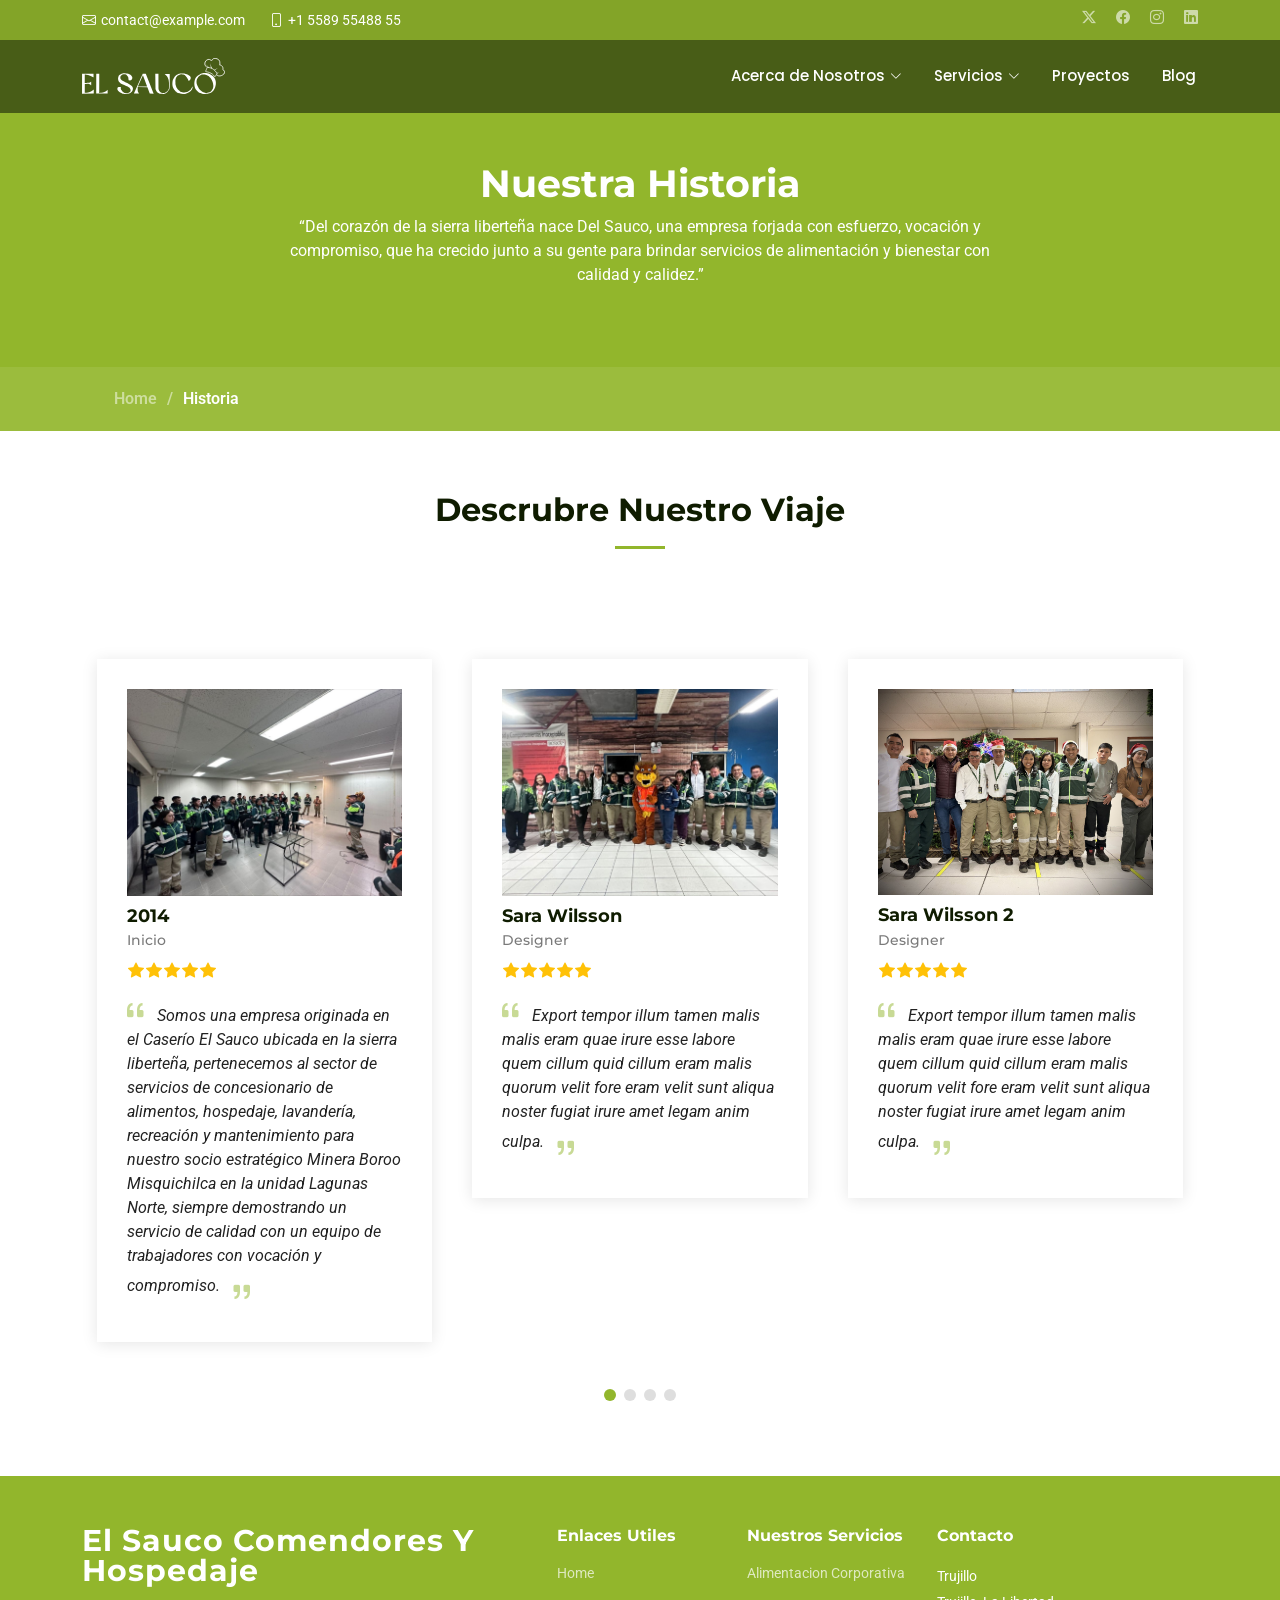
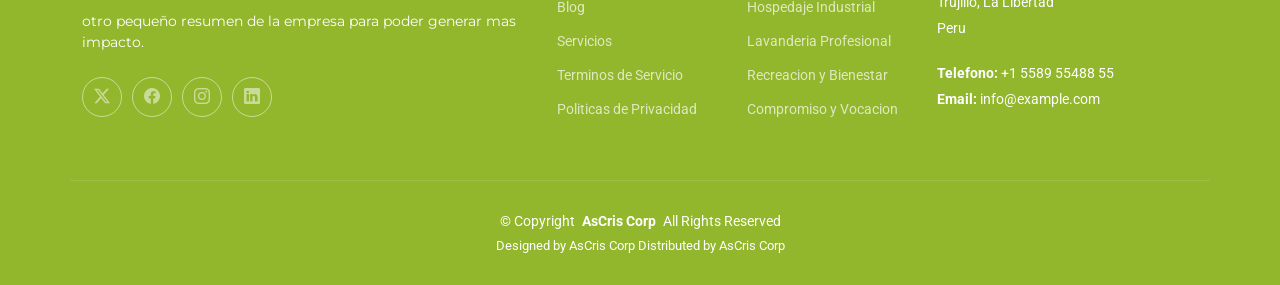
==== commit 7e3742d9: "diseñando el index" ====
--- a/historia.html
+++ b/historia.html
@@ -145,12 +145,12 @@
           <div class="container">
             <div class="row d-flex justify-content-center text-center">
               <div class="col-lg-8">
-                <h1>Starter Page</h1>
+                <h1>Nuestra Historia</h1>
                 <p class="mb-0">
-                  Odio et unde deleniti. Deserunt numquam exercitationem.
-                  Officiis quo odio sint voluptas consequatur ut a odio
-                  voluptatem. Sit dolorum debitis veritatis natus dolores. Quasi
-                  ratione sint. Sit quaerat ipsum dolorem.
+                  “Del corazón de la sierra liberteña nace Del Sauco, una
+                  empresa forjada con esfuerzo, vocación y compromiso, que ha
+                  crecido junto a su gente para brindar servicios de
+                  alimentación y bienestar con calidad y calidez.”
                 </p>
               </div>
             </div>
@@ -160,7 +160,7 @@
           <div class="container">
             <ol>
               <li><a href="index.html">Home</a></li>
-              <li class="current">Starter Page</li>
+              <li class="current">Historia</li>
             </ol>
           </div>
         </nav>
@@ -170,13 +170,7 @@
       <section id="testimonials" class="testimonials section">
         <!-- Section Title -->
         <div class="container section-title" data-aos="fade-up">
-          <h2>Historia</h2>
-          <p>
-            “Del corazón de la sierra liberteña nace Del Sauco, una empresa
-            forjada con esfuerzo, vocación y compromiso, que ha crecido junto a
-            su gente para brindar servicios de alimentación y bienestar con
-            calidad y calidez.”
-          </p>
+          <h2>Descrubre Nuestro Viaje</h2>
         </div>
         <!-- End Section Title -->
 
@@ -210,11 +204,15 @@
             <div class="swiper-wrapper">
               <div class="swiper-slide">
                 <div class="testimonial-item">
-                  <img
-                    src="assets/img/Historia/H-1.jpeg"
-                    class="img-fluid"
-                    alt=""
-                  />
+                  <a
+                    href="assets/img/Historia/H-1.jpeg"
+                    data-gallery="portfolio-gallery-app"
+                    class="glightbox"
+                    ><img
+                      src="assets/img/Historia/H-1.jpeg"
+                      class="img-fluid"
+                      alt=""
+                  /></a>
                   <h3>2014</h3>
                   <h4>Inicio</h4>
                   <div class="stars">
@@ -243,15 +241,81 @@
               <div class="swiper-slide">
                 <div class="testimonial-item">
                   <a
-                    href="assets/img/Historia/H-1.jpeg"
+                    href="assets/img/Historia/H-2.jpeg"
                     data-gallery="portfolio-gallery-app"
                     class="glightbox"
                     ><img
-                      src="assets/img/Historia/H-1.jpeg"
+                      src="assets/img/Historia/H-2.jpeg"
                       class="img-fluid"
                       alt=""
                   /></a>
                   <h3>Sara Wilsson</h3>
+                  <h4>Designer</h4>
+                  <div class="stars">
+                    <i class="bi bi-star-fill"></i
+                    ><i class="bi bi-star-fill"></i
+                    ><i class="bi bi-star-fill"></i
+                    ><i class="bi bi-star-fill"></i
+                    ><i class="bi bi-star-fill"></i>
+                  </div>
+                  <p>
+                    <i class="bi bi-quote quote-icon-left"></i>
+                    <span
+                      >Export tempor illum tamen malis malis eram quae irure
+                      esse labore quem cillum quid cillum eram malis quorum
+                      velit fore eram velit sunt aliqua noster fugiat irure amet
+                      legam anim culpa.</span
+                    >
+                    <i class="bi bi-quote quote-icon-right"></i>
+                  </p>
+                </div>
+              </div>
+              <!-- End card -->
+              <div class="swiper-slide">
+                <div class="testimonial-item">
+                  <a
+                    href="assets/img/Historia/H-3.jpeg"
+                    data-gallery="portfolio-gallery-app"
+                    class="glightbox"
+                    ><img
+                      src="assets/img/Historia/H-3.jpeg"
+                      class="img-fluid"
+                      alt=""
+                  /></a>
+                  <h3>Sara Wilsson 2</h3>
+                  <h4>Designer</h4>
+                  <div class="stars">
+                    <i class="bi bi-star-fill"></i
+                    ><i class="bi bi-star-fill"></i
+                    ><i class="bi bi-star-fill"></i
+                    ><i class="bi bi-star-fill"></i
+                    ><i class="bi bi-star-fill"></i>
+                  </div>
+                  <p>
+                    <i class="bi bi-quote quote-icon-left"></i>
+                    <span
+                      >Export tempor illum tamen malis malis eram quae irure
+                      esse labore quem cillum quid cillum eram malis quorum
+                      velit fore eram velit sunt aliqua noster fugiat irure amet
+                      legam anim culpa.</span
+                    >
+                    <i class="bi bi-quote quote-icon-right"></i>
+                  </p>
+                </div>
+              </div>
+              <!-- End card -->
+              <div class="swiper-slide">
+                <div class="testimonial-item">
+                  <a
+                    href="assets/img/Historia/H-3.jpeg"
+                    data-gallery="portfolio-gallery-app"
+                    class="glightbox"
+                    ><img
+                      src="assets/img/Historia/H-3.jpeg"
+                      class="img-fluid"
+                      alt=""
+                  /></a>
+                  <h3>Sara Wilsson 4</h3>
                   <h4>Designer</h4>
                   <div class="stars">
                     <i class="bi bi-star-fill"></i
